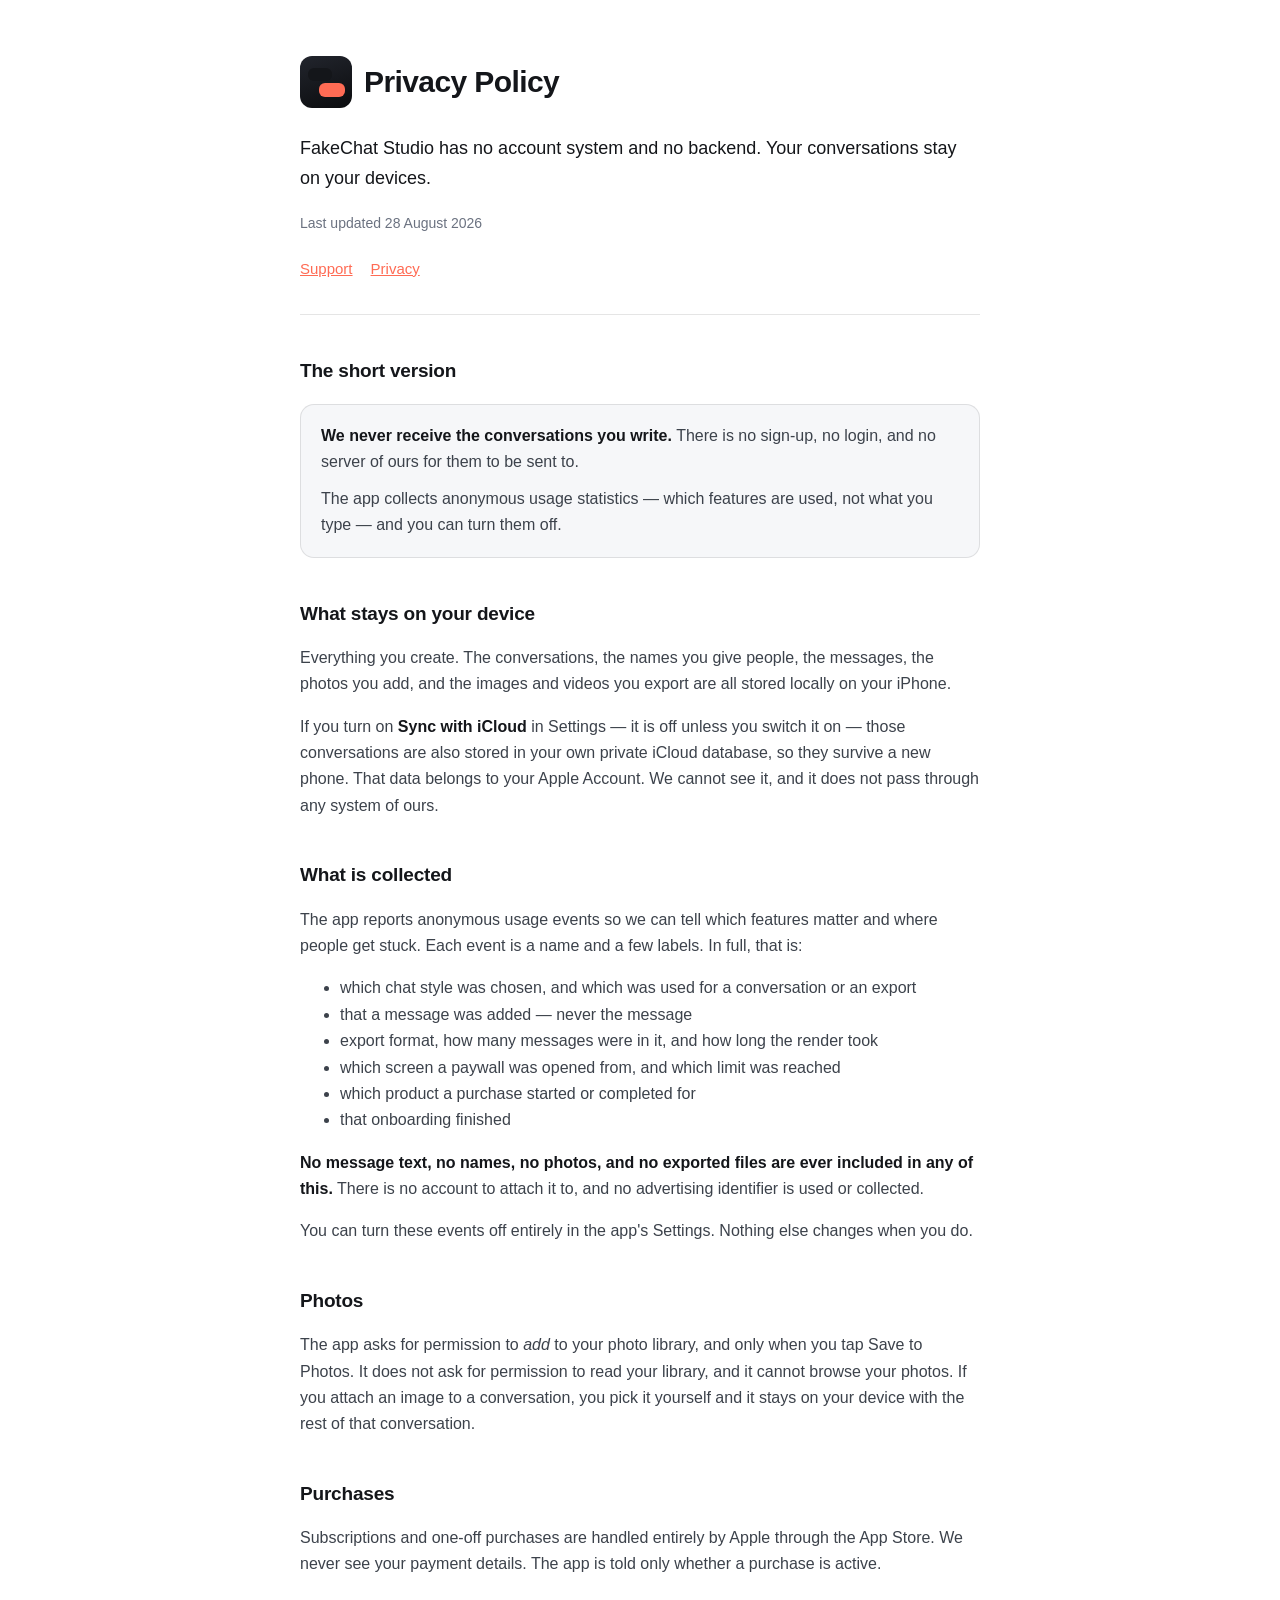
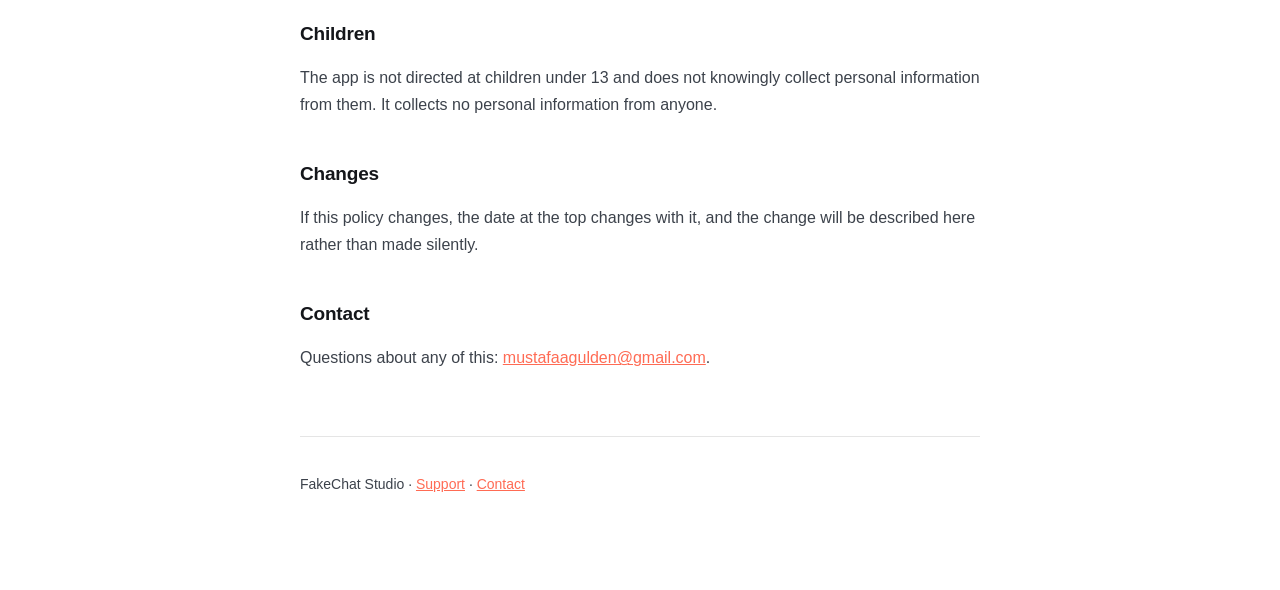
==== privacy.html @ 8951fe67 "Publish privacy policy and support pages" ====
<!doctype html>
<html lang="en">
<head>
<meta charset="utf-8">
<meta name="viewport" content="width=device-width, initial-scale=1">
<title>FakeChat Studio — Privacy Policy</title>
<meta name="description" content="Privacy policy for FakeChat Studio. The app has no account, no backend, and never uploads your conversations.">
<link rel="stylesheet" href="style.css">
</head>
<body>
<div class="wrap">
  <header>
    <a class="mark" href="./"><span class="icon"></span><h1>Privacy Policy</h1></a>
    <p class="lede">FakeChat Studio has no account system and no backend. Your conversations stay on
    your devices.</p>
    <p class="updated">Last updated 28 August 2026</p>
    <nav><a href="./">Support</a><a href="privacy.html">Privacy</a></nav>
  </header>

  <h2>The short version</h2>
  <div class="card">
    <p style="margin:0 0 10px"><strong>We never receive the conversations you write.</strong> There
    is no sign-up, no login, and no server of ours for them to be sent to.</p>
    <p style="margin:0">The app collects anonymous usage statistics — which features are used, not
    what you type — and you can turn them off.</p>
  </div>

  <h2>What stays on your device</h2>
  <p>Everything you create. The conversations, the names you give people, the messages, the photos
  you add, and the images and videos you export are all stored locally on your iPhone.</p>
  <p>If you turn on <strong>Sync with iCloud</strong> in Settings — it is off unless you switch it
  on — those conversations are also stored in your own private iCloud database, so they survive a
  new phone. That data belongs to your Apple Account. We cannot see it, and it does not pass
  through any system of ours.</p>

  <h2>What is collected</h2>
  <p>The app reports anonymous usage events so we can tell which features matter and where people
  get stuck. Each event is a name and a few labels. In full, that is:</p>
  <ul>
    <li>which chat style was chosen, and which was used for a conversation or an export</li>
    <li>that a message was added — never the message</li>
    <li>export format, how many messages were in it, and how long the render took</li>
    <li>which screen a paywall was opened from, and which limit was reached</li>
    <li>which product a purchase started or completed for</li>
    <li>that onboarding finished</li>
  </ul>
  <p><strong>No message text, no names, no photos, and no exported files are ever included in any
  of this.</strong> There is no account to attach it to, and no advertising identifier is used or
  collected.</p>
  <p>You can turn these events off entirely in the app's Settings. Nothing else changes when you do.</p>

  <h2>Photos</h2>
  <p>The app asks for permission to <em>add</em> to your photo library, and only when you tap Save
  to Photos. It does not ask for permission to read your library, and it cannot browse your photos.
  If you attach an image to a conversation, you pick it yourself and it stays on your device with
  the rest of that conversation.</p>

  <h2>Purchases</h2>
  <p>Subscriptions and one-off purchases are handled entirely by Apple through the App Store. We
  never see your payment details. The app is told only whether a purchase is active.</p>

  <h2>Children</h2>
  <p>The app is not directed at children under 13 and does not knowingly collect personal
  information from them. It collects no personal information from anyone.</p>

  <h2>Changes</h2>
  <p>If this policy changes, the date at the top changes with it, and the change will be described
  here rather than made silently.</p>

  <h2>Contact</h2>
  <p>Questions about any of this: <a href="mailto:mustafaagulden@gmail.com">mustafaagulden@gmail.com</a>.</p>

  <footer>
    <p>FakeChat Studio · <a href="./">Support</a> ·
    <a href="mailto:mustafaagulden@gmail.com">Contact</a></p>
  </footer>
</div>
</body>
</html>
---- style.css ----
:root {
  --studio: #0E0F12;
  --surface: #16181D;
  --raised: #1E2128;
  --ink: #F2F3F5;
  --muted: #8A8F98;
  --coral: #FF6B54;
  --hairline: rgba(255, 255, 255, 0.08);
}

* { box-sizing: border-box; }

body {
  margin: 0;
  padding: 0 20px 80px;
  background: var(--studio);
  color: var(--ink);
  font: 16px/1.65 -apple-system, BlinkMacSystemFont, "Segoe UI", Roboto, sans-serif;
  -webkit-font-smoothing: antialiased;
}

.wrap { max-width: 680px; margin: 0 auto; }

header {
  padding: 56px 0 32px;
  border-bottom: 1px solid var(--hairline);
  margin-bottom: 36px;
}

.mark {
  display: inline-flex;
  align-items: center;
  gap: 12px;
  text-decoration: none;
  color: inherit;
}

.icon {
  width: 52px;
  height: 52px;
  border-radius: 12px;
  background: linear-gradient(160deg, #22252D, #0B0C0E);
  position: relative;
  flex: none;
  overflow: hidden;
}
.icon::before, .icon::after {
  content: "";
  position: absolute;
  border-radius: 6px;
}
.icon::before {
  width: 24px; height: 13px;
  background: var(--ink);
  left: 8px; top: 12px;
}
.icon::after {
  width: 26px; height: 14px;
  background: var(--coral);
  right: 7px; bottom: 11px;
}

h1 { font-size: 30px; letter-spacing: -0.02em; margin: 0; }
h2 { font-size: 19px; margin: 40px 0 10px; letter-spacing: -0.01em; }
h3 { font-size: 15px; margin: 26px 0 6px; color: var(--muted); text-transform: uppercase; letter-spacing: 0.06em; }
p, li { color: #C9CDD4; }
a { color: var(--coral); }
strong { color: var(--ink); }

.lede { font-size: 18px; color: var(--ink); }
.updated { color: var(--muted); font-size: 14px; margin-top: 4px; }

nav { margin-top: 22px; display: flex; gap: 18px; font-size: 15px; }

.card {
  background: var(--surface);
  border: 1px solid var(--hairline);
  border-radius: 14px;
  padding: 18px 20px;
  margin: 18px 0;
}

footer {
  margin-top: 64px;
  padding-top: 22px;
  border-top: 1px solid var(--hairline);
  color: var(--muted);
  font-size: 14px;
}

@media (prefers-color-scheme: light) {
  :root { --studio: #FFFFFF; --surface: #F6F7F9; --raised: #EDEFF2; --ink: #14161A; --muted: #6B7280; --hairline: rgba(0,0,0,0.10); }
  p, li { color: #3C424B; }
}
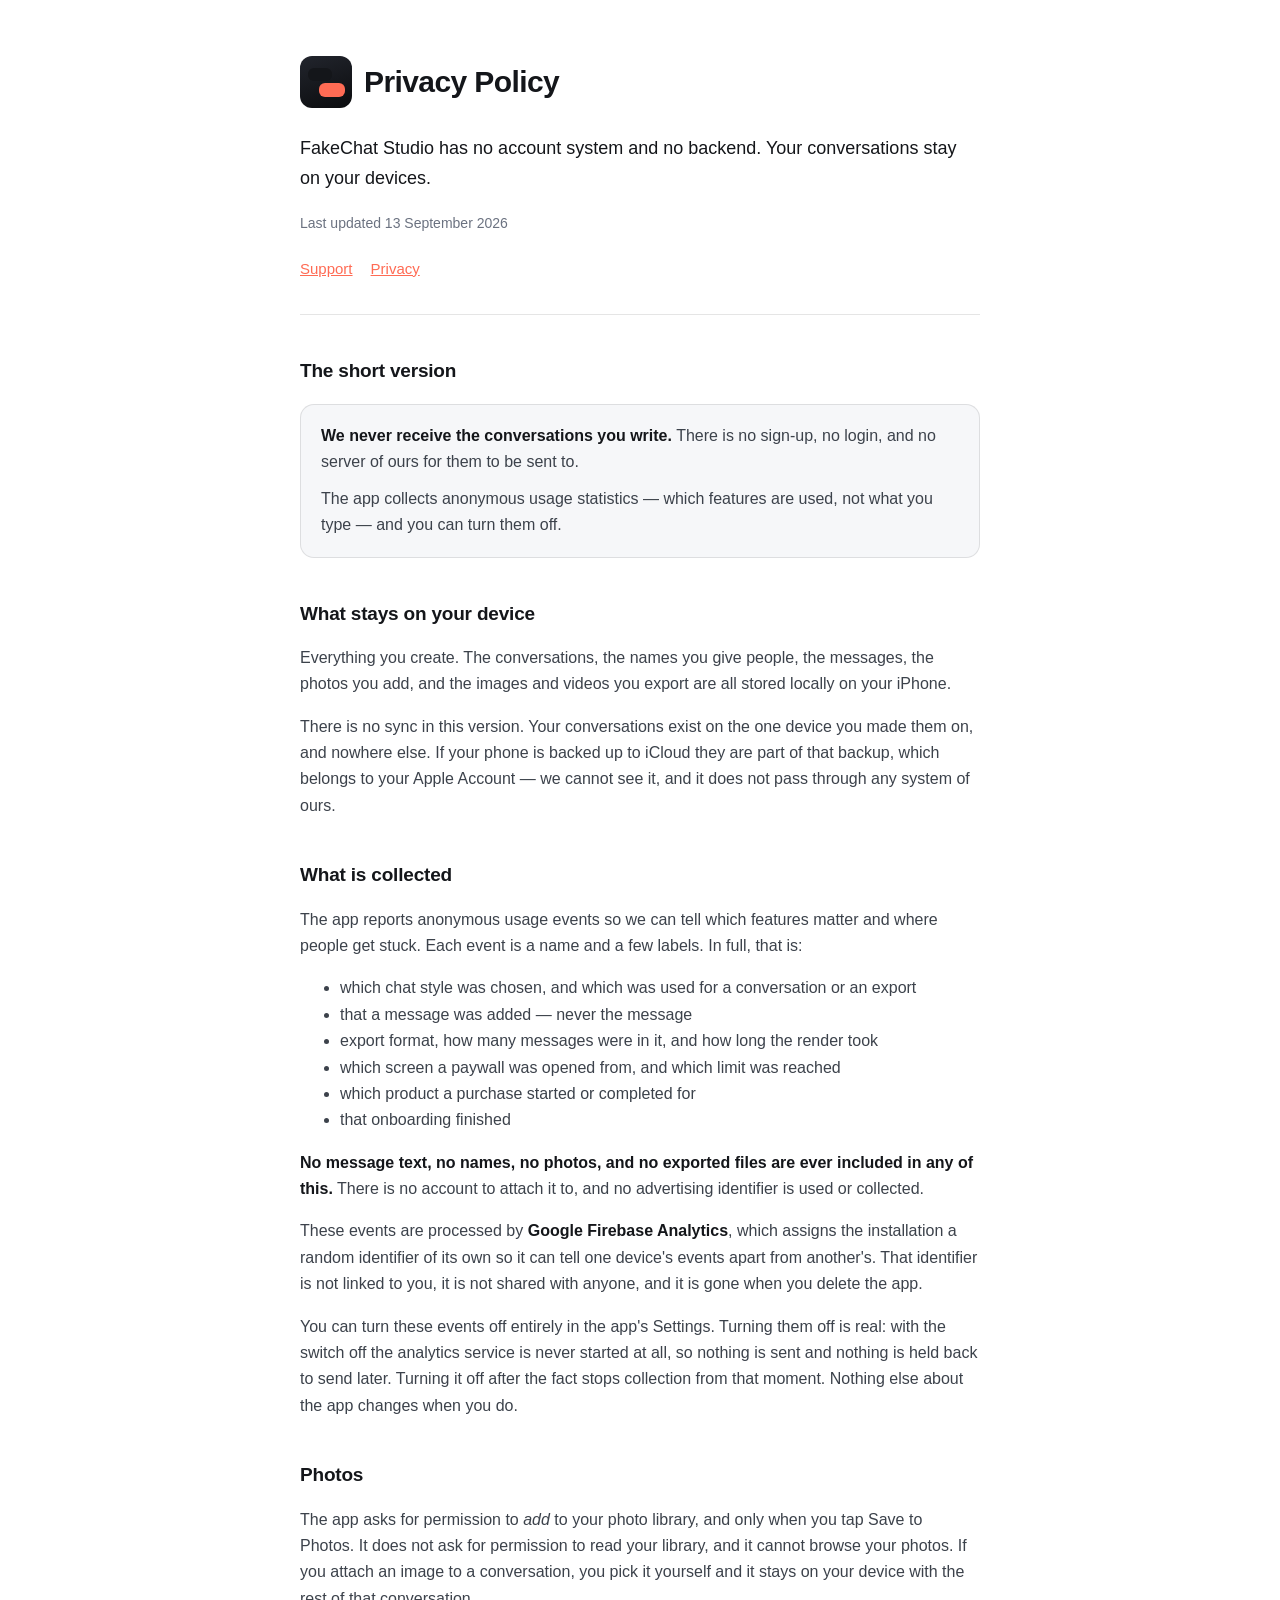
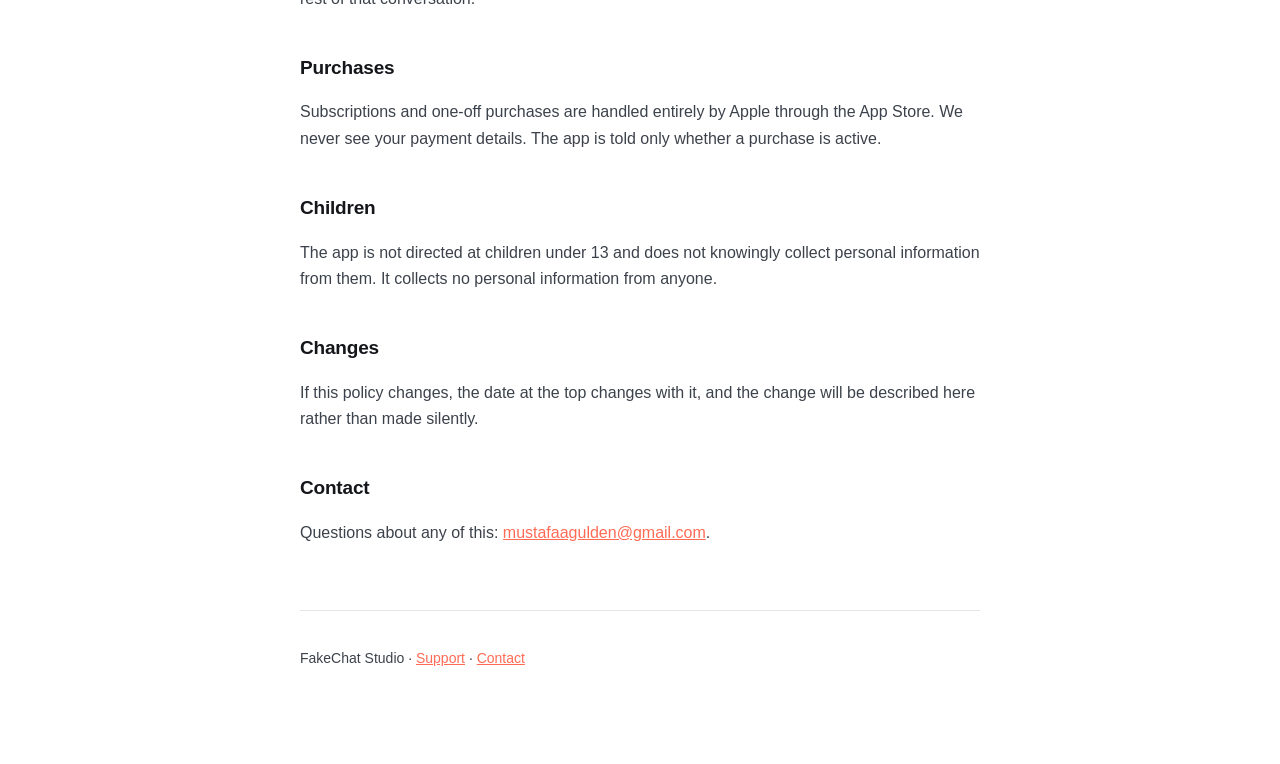
==== commit 3e171f93: "Publish privacy policy and support pages" ====
--- a/privacy.html
+++ b/privacy.html
@@ -13,7 +13,7 @@
     <a class="mark" href="./"><span class="icon"></span><h1>Privacy Policy</h1></a>
     <p class="lede">FakeChat Studio has no account system and no backend. Your conversations stay on
     your devices.</p>
-    <p class="updated">Last updated 28 August 2026</p>
+    <p class="updated">Last updated 13 September 2026</p>
     <nav><a href="./">Support</a><a href="privacy.html">Privacy</a></nav>
   </header>
 
@@ -28,10 +28,10 @@
   <h2>What stays on your device</h2>
   <p>Everything you create. The conversations, the names you give people, the messages, the photos
   you add, and the images and videos you export are all stored locally on your iPhone.</p>
-  <p>If you turn on <strong>Sync with iCloud</strong> in Settings — it is off unless you switch it
-  on — those conversations are also stored in your own private iCloud database, so they survive a
-  new phone. That data belongs to your Apple Account. We cannot see it, and it does not pass
-  through any system of ours.</p>
+  <p>There is no sync in this version. Your conversations exist on the one device you made them
+  on, and nowhere else. If your phone is backed up to iCloud they are part of that backup, which
+  belongs to your Apple Account — we cannot see it, and it does not pass through any system of
+  ours.</p>
 
   <h2>What is collected</h2>
   <p>The app reports anonymous usage events so we can tell which features matter and where people
@@ -47,7 +47,14 @@
   <p><strong>No message text, no names, no photos, and no exported files are ever included in any
   of this.</strong> There is no account to attach it to, and no advertising identifier is used or
   collected.</p>
-  <p>You can turn these events off entirely in the app's Settings. Nothing else changes when you do.</p>
+  <p>These events are processed by <strong>Google Firebase Analytics</strong>, which assigns the
+  installation a random identifier of its own so it can tell one device's events apart from
+  another's. That identifier is not linked to you, it is not shared with anyone, and it is gone
+  when you delete the app.</p>
+  <p>You can turn these events off entirely in the app's Settings. Turning them off is real: with
+  the switch off the analytics service is never started at all, so nothing is sent and nothing is
+  held back to send later. Turning it off after the fact stops collection from that moment.
+  Nothing else about the app changes when you do.</p>
 
   <h2>Photos</h2>
   <p>The app asks for permission to <em>add</em> to your photo library, and only when you tap Save
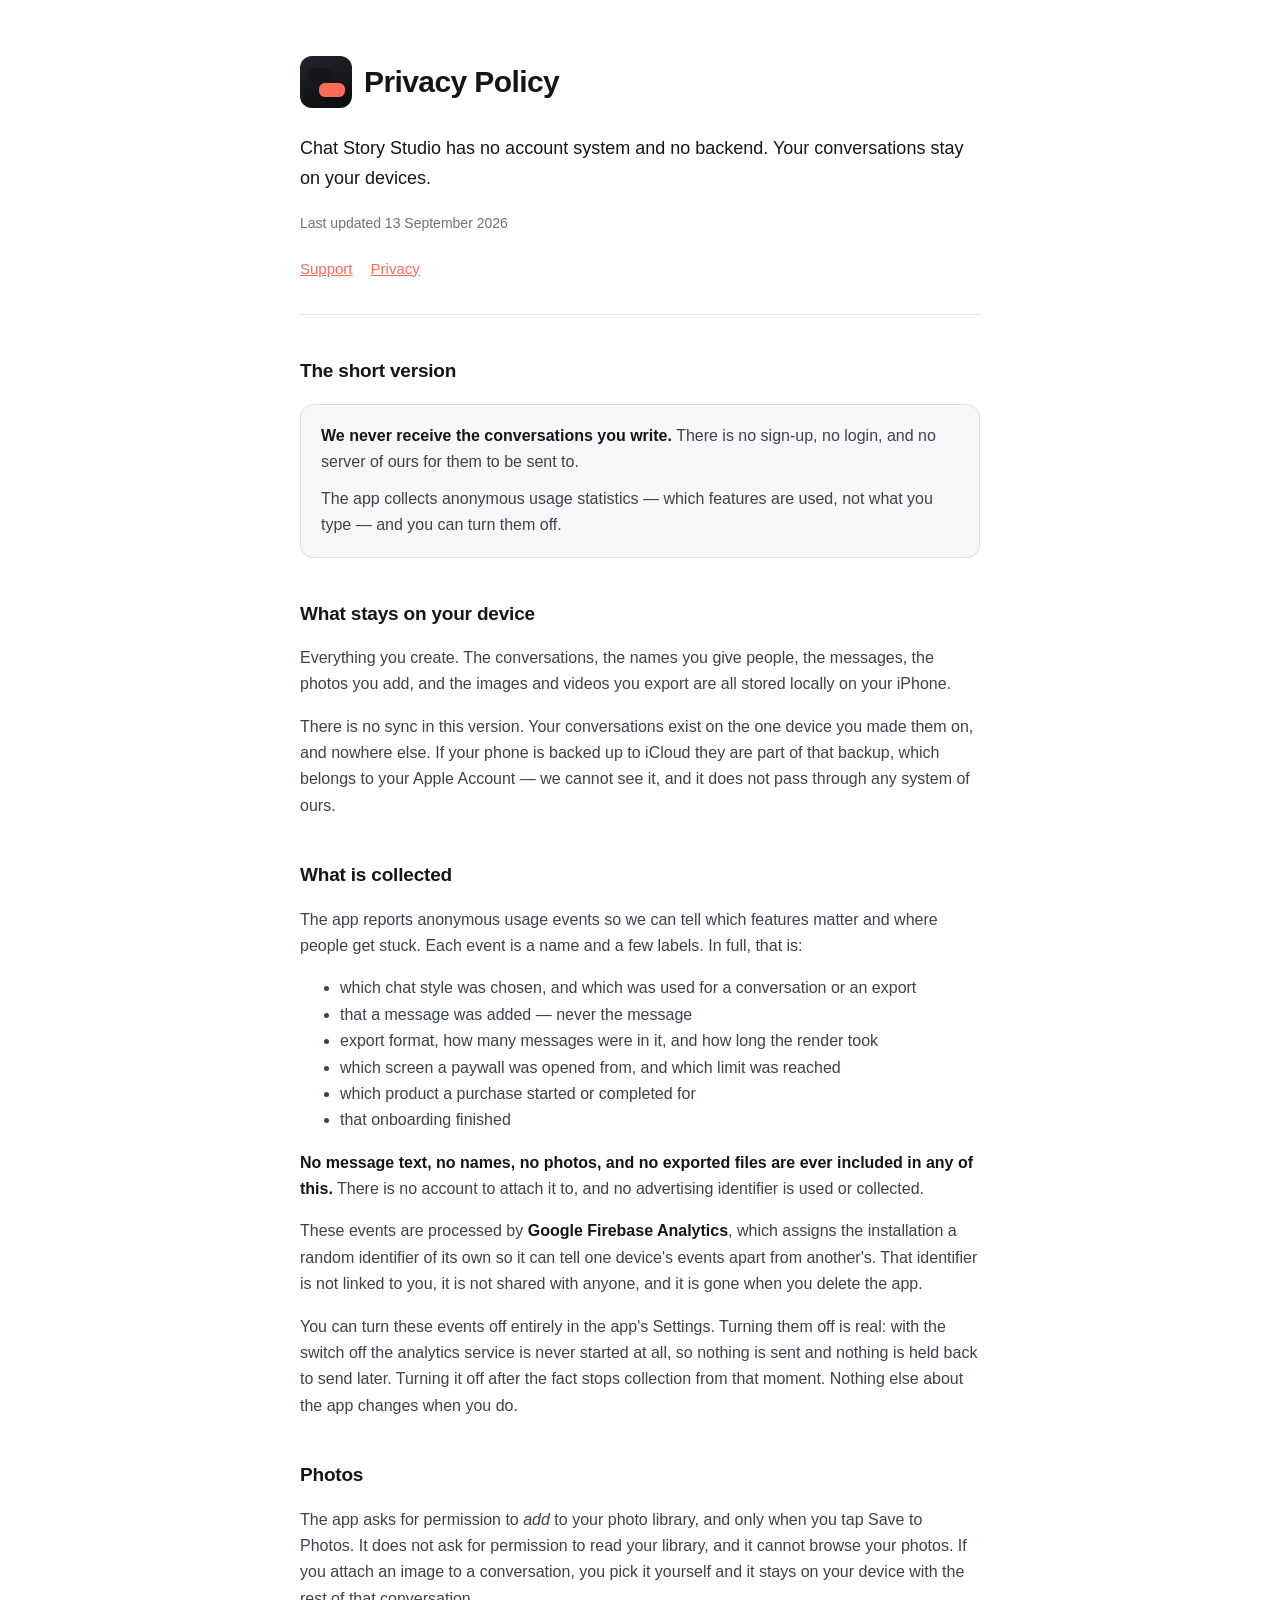
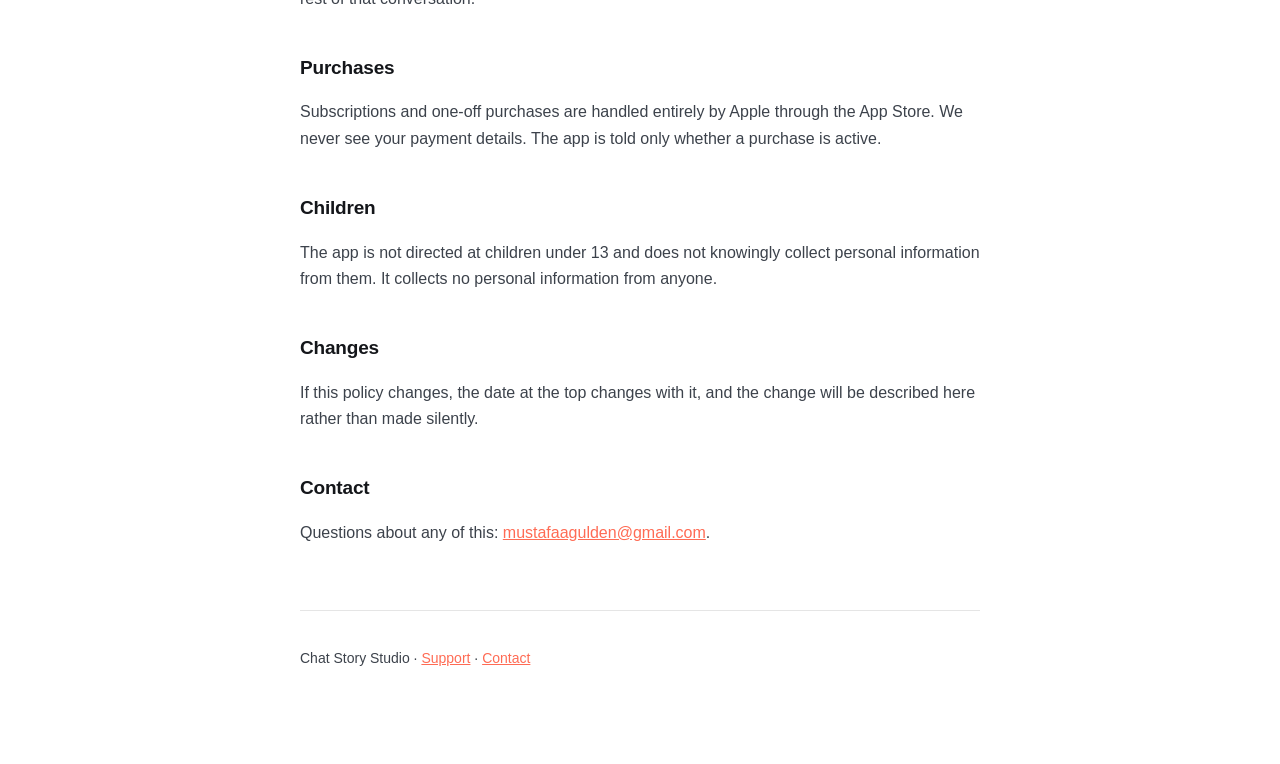
==== commit 3d48ed94: "Publish privacy policy and support pages" ====
--- a/privacy.html
+++ b/privacy.html
@@ -3,15 +3,15 @@
 <head>
 <meta charset="utf-8">
 <meta name="viewport" content="width=device-width, initial-scale=1">
-<title>FakeChat Studio — Privacy Policy</title>
-<meta name="description" content="Privacy policy for FakeChat Studio. The app has no account, no backend, and never uploads your conversations.">
+<title>Chat Story Studio — Privacy Policy</title>
+<meta name="description" content="Privacy policy for Chat Story Studio. The app has no account, no backend, and never uploads your conversations.">
 <link rel="stylesheet" href="style.css">
 </head>
 <body>
 <div class="wrap">
   <header>
     <a class="mark" href="./"><span class="icon"></span><h1>Privacy Policy</h1></a>
-    <p class="lede">FakeChat Studio has no account system and no backend. Your conversations stay on
+    <p class="lede">Chat Story Studio has no account system and no backend. Your conversations stay on
     your devices.</p>
     <p class="updated">Last updated 13 September 2026</p>
     <nav><a href="./">Support</a><a href="privacy.html">Privacy</a></nav>
@@ -78,7 +78,7 @@
   <p>Questions about any of this: <a href="mailto:mustafaagulden@gmail.com">mustafaagulden@gmail.com</a>.</p>
 
   <footer>
-    <p>FakeChat Studio · <a href="./">Support</a> ·
+    <p>Chat Story Studio · <a href="./">Support</a> ·
     <a href="mailto:mustafaagulden@gmail.com">Contact</a></p>
   </footer>
 </div>
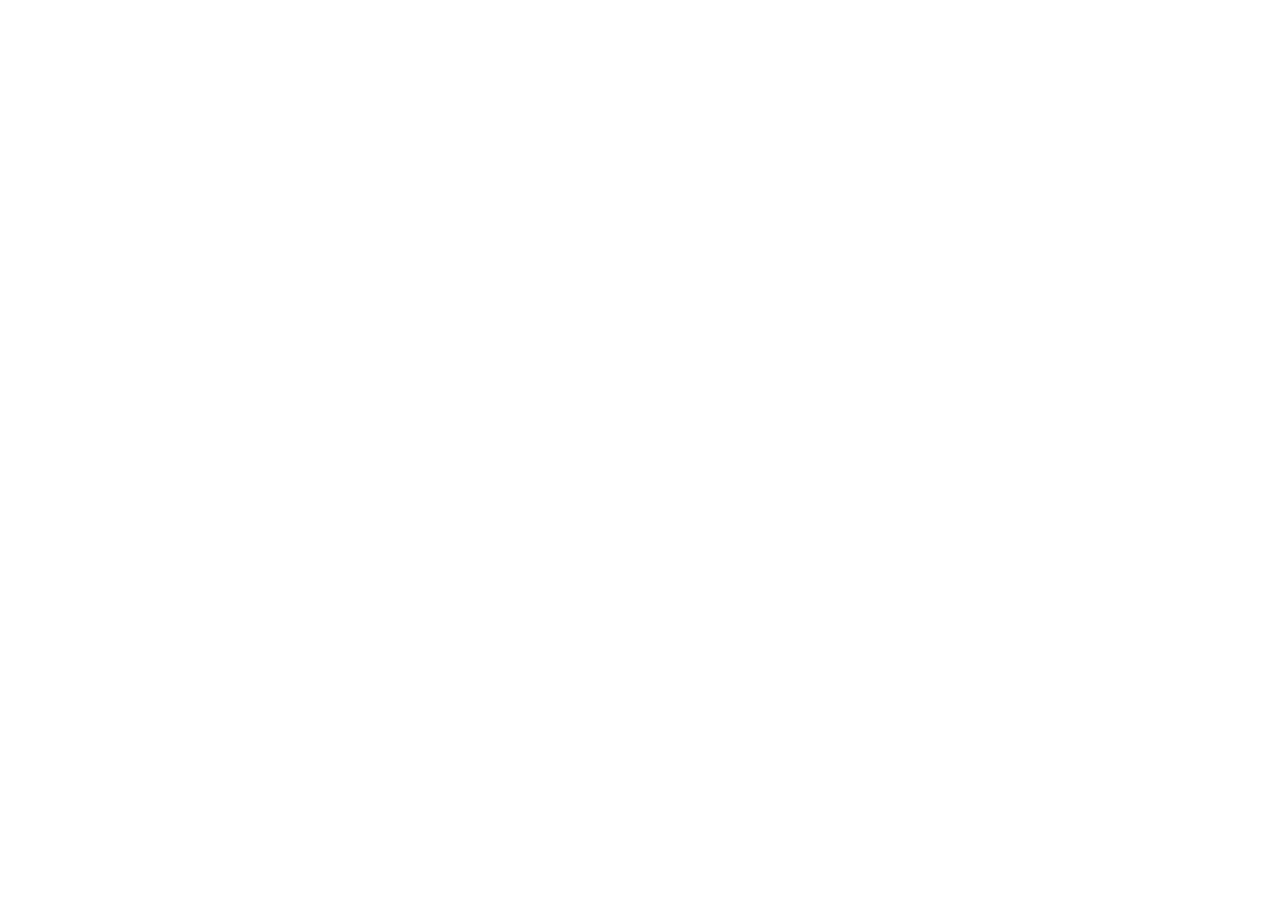
==== commit b9f5ec1a: "Redirect to the chatstorystudio site" ====
--- a/privacy.html
+++ b/privacy.html
@@ -1,86 +1 @@
-<!doctype html>
-<html lang="en">
-<head>
-<meta charset="utf-8">
-<meta name="viewport" content="width=device-width, initial-scale=1">
-<title>Chat Story Studio — Privacy Policy</title>
-<meta name="description" content="Privacy policy for Chat Story Studio. The app has no account, no backend, and never uploads your conversations.">
-<link rel="stylesheet" href="style.css">
-</head>
-<body>
-<div class="wrap">
-  <header>
-    <a class="mark" href="./"><span class="icon"></span><h1>Privacy Policy</h1></a>
-    <p class="lede">Chat Story Studio has no account system and no backend. Your conversations stay on
-    your devices.</p>
-    <p class="updated">Last updated 13 September 2026</p>
-    <nav><a href="./">Support</a><a href="privacy.html">Privacy</a></nav>
-  </header>
-
-  <h2>The short version</h2>
-  <div class="card">
-    <p style="margin:0 0 10px"><strong>We never receive the conversations you write.</strong> There
-    is no sign-up, no login, and no server of ours for them to be sent to.</p>
-    <p style="margin:0">The app collects anonymous usage statistics — which features are used, not
-    what you type — and you can turn them off.</p>
-  </div>
-
-  <h2>What stays on your device</h2>
-  <p>Everything you create. The conversations, the names you give people, the messages, the photos
-  you add, and the images and videos you export are all stored locally on your iPhone.</p>
-  <p>There is no sync in this version. Your conversations exist on the one device you made them
-  on, and nowhere else. If your phone is backed up to iCloud they are part of that backup, which
-  belongs to your Apple Account — we cannot see it, and it does not pass through any system of
-  ours.</p>
-
-  <h2>What is collected</h2>
-  <p>The app reports anonymous usage events so we can tell which features matter and where people
-  get stuck. Each event is a name and a few labels. In full, that is:</p>
-  <ul>
-    <li>which chat style was chosen, and which was used for a conversation or an export</li>
-    <li>that a message was added — never the message</li>
-    <li>export format, how many messages were in it, and how long the render took</li>
-    <li>which screen a paywall was opened from, and which limit was reached</li>
-    <li>which product a purchase started or completed for</li>
-    <li>that onboarding finished</li>
-  </ul>
-  <p><strong>No message text, no names, no photos, and no exported files are ever included in any
-  of this.</strong> There is no account to attach it to, and no advertising identifier is used or
-  collected.</p>
-  <p>These events are processed by <strong>Google Firebase Analytics</strong>, which assigns the
-  installation a random identifier of its own so it can tell one device's events apart from
-  another's. That identifier is not linked to you, it is not shared with anyone, and it is gone
-  when you delete the app.</p>
-  <p>You can turn these events off entirely in the app's Settings. Turning them off is real: with
-  the switch off the analytics service is never started at all, so nothing is sent and nothing is
-  held back to send later. Turning it off after the fact stops collection from that moment.
-  Nothing else about the app changes when you do.</p>
-
-  <h2>Photos</h2>
-  <p>The app asks for permission to <em>add</em> to your photo library, and only when you tap Save
-  to Photos. It does not ask for permission to read your library, and it cannot browse your photos.
-  If you attach an image to a conversation, you pick it yourself and it stays on your device with
-  the rest of that conversation.</p>
-
-  <h2>Purchases</h2>
-  <p>Subscriptions and one-off purchases are handled entirely by Apple through the App Store. We
-  never see your payment details. The app is told only whether a purchase is active.</p>
-
-  <h2>Children</h2>
-  <p>The app is not directed at children under 13 and does not knowingly collect personal
-  information from them. It collects no personal information from anyone.</p>
-
-  <h2>Changes</h2>
-  <p>If this policy changes, the date at the top changes with it, and the change will be described
-  here rather than made silently.</p>
-
-  <h2>Contact</h2>
-  <p>Questions about any of this: <a href="mailto:mustafaagulden@gmail.com">mustafaagulden@gmail.com</a>.</p>
-
-  <footer>
-    <p>Chat Story Studio · <a href="./">Support</a> ·
-    <a href="mailto:mustafaagulden@gmail.com">Contact</a></p>
-  </footer>
-</div>
-</body>
-</html>
+<!doctype html><html lang="en"><head><meta charset="utf-8"><title>Chat Story Studio</title><link rel="canonical" href="https://mustafaglden.github.io/chatstorystudio/privacy.html"><meta http-equiv="refresh" content="0; url=https://mustafaglden.github.io/chatstorystudio/privacy.html"><meta name="robots" content="noindex"></head><body><p>This page has moved to <a href="https://mustafaglden.github.io/chatstorystudio/privacy.html">https://mustafaglden.github.io/chatstorystudio/privacy.html</a>.</p></body></html>
